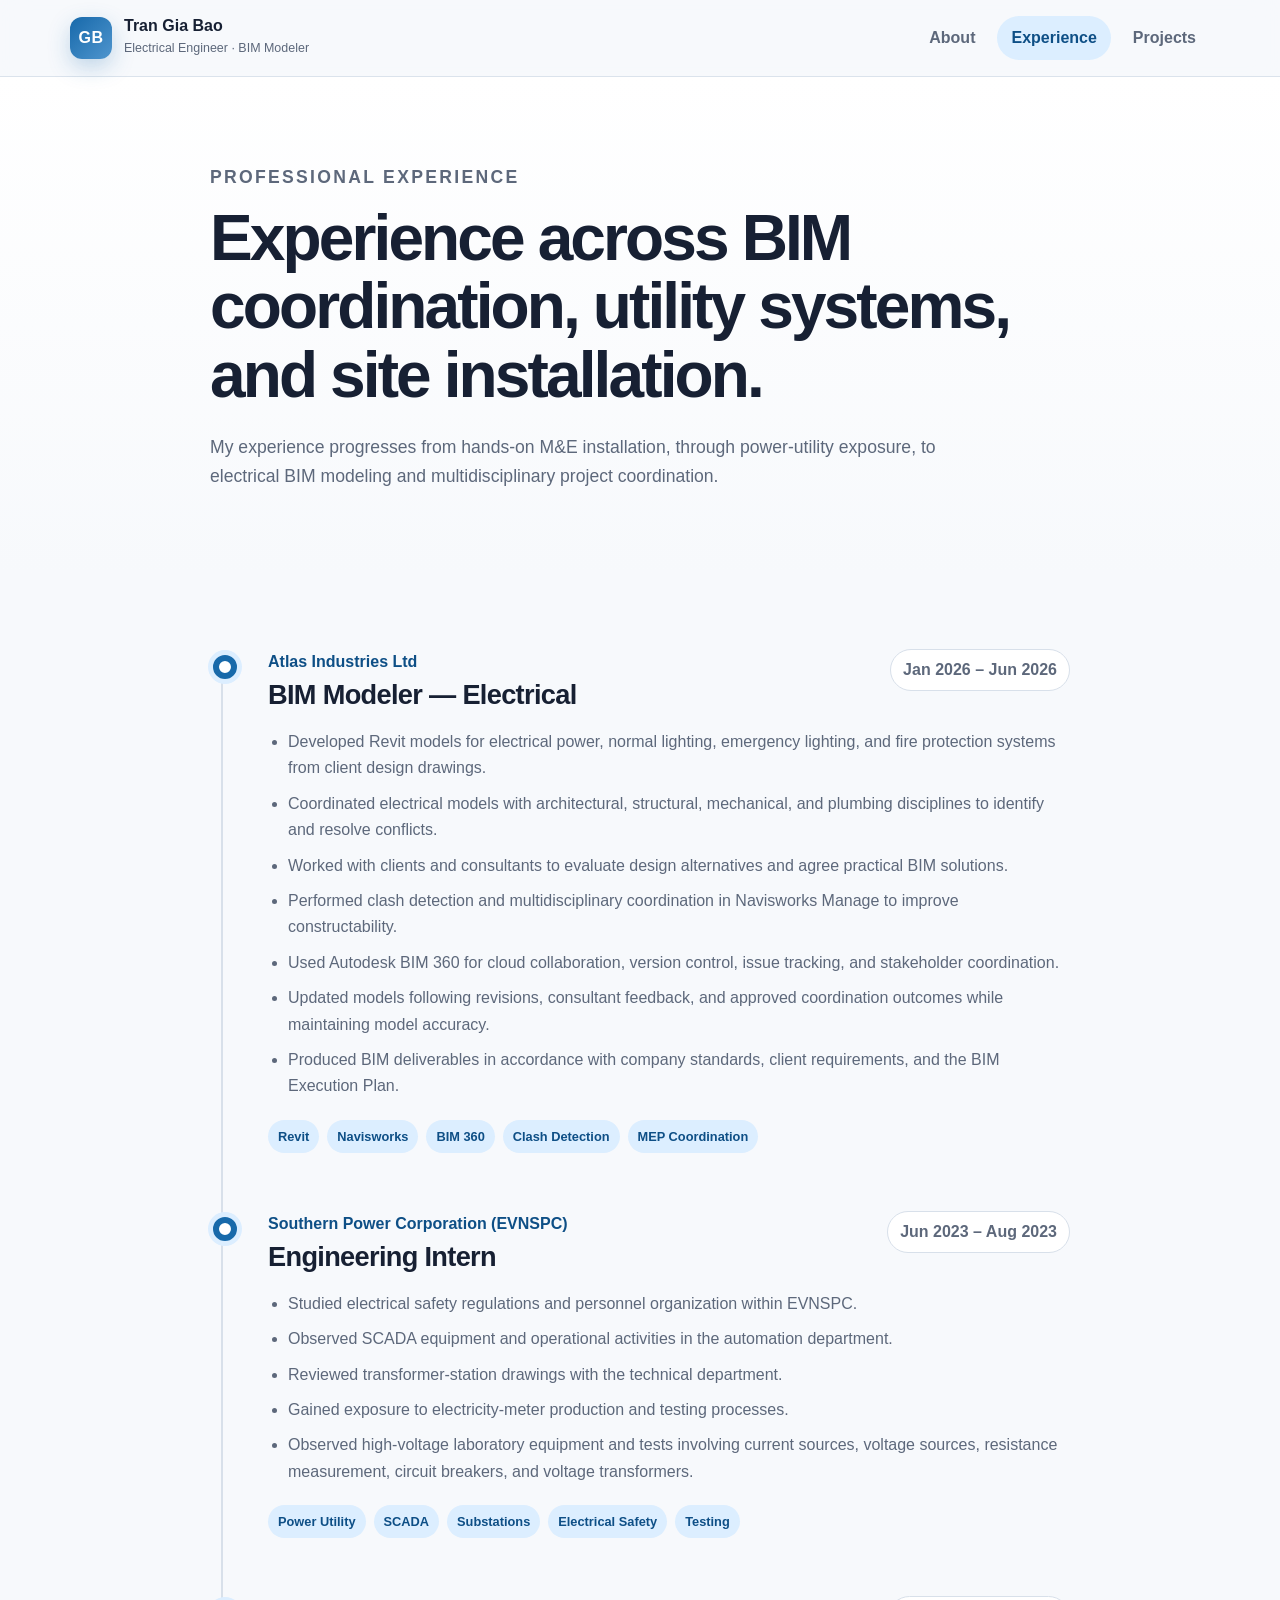
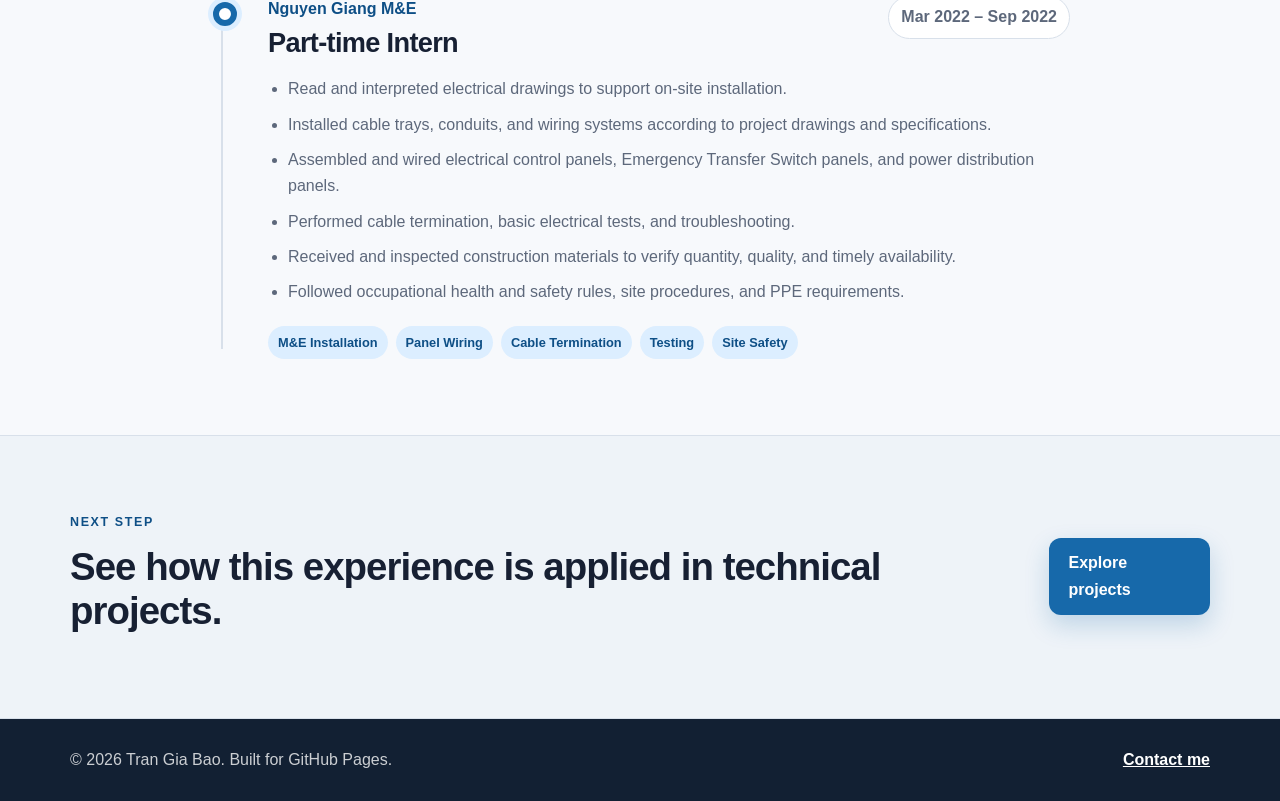
==== experience.html @ 9337b093 "Initial professional portfolio website" ====
<!DOCTYPE html>
<html lang="en">
<head>
  <meta charset="UTF-8">
  <meta name="viewport" content="width=device-width, initial-scale=1.0">
  <meta name="description" content="Professional experience of Tran Gia Bao in electrical BIM modeling, coordination, utility systems, and M&E installation.">
  <meta name="author" content="Tran Gia Bao">
  <title>Tran Gia Bao | Experience</title>
  <link rel="icon" href="assets/favicon.svg" type="image/svg+xml">
  <link rel="stylesheet" href="assets/styles.css">
  <script src="assets/script.js" defer></script>
</head>
<body data-page="experience">
  <a class="skip-link" href="#main-content">Skip to content</a>
  <header class="site-header">
    <div class="container nav-wrap">
      <a class="brand" href="index.html" aria-label="Tran Gia Bao home">
        <span class="brand-mark" aria-hidden="true">GB</span>
        <span><strong>Tran Gia Bao</strong><small>Electrical Engineer · BIM Modeler</small></span>
      </a>
      <button class="menu-toggle" aria-expanded="false" aria-controls="primary-nav" aria-label="Open navigation">☰</button>
      <nav id="primary-nav" class="primary-nav" aria-label="Primary navigation">
        <a data-nav="about" href="index.html">About</a>
        <a data-nav="experience" href="experience.html">Experience</a>
        <a data-nav="projects" href="projects.html">Projects</a>
      </nav>
    </div>
  </header>

  <main id="main-content">
    <section class="page-hero">
      <div class="container narrow">
        <p class="eyebrow">Professional experience</p>
        <h1>Experience across BIM coordination, utility systems, and site installation.</h1>
        <p>
          My experience progresses from hands-on M&E installation, through power-utility exposure, to electrical BIM modeling
          and multidisciplinary project coordination.
        </p>
      </div>
    </section>

    <section class="section">
      <div class="container narrow">
        <div class="timeline">
          <article class="timeline-item">
            <div class="timeline-marker" aria-hidden="true"></div>
            <div class="timeline-header">
              <div>
                <p class="company">Atlas Industries Ltd</p>
                <h2>BIM Modeler — Electrical</h2>
              </div>
              <time>Jan 2026 – Jun 2026</time>
            </div>
            <ul class="achievement-list">
              <li>Developed Revit models for electrical power, normal lighting, emergency lighting, and fire protection systems from client design drawings.</li>
              <li>Coordinated electrical models with architectural, structural, mechanical, and plumbing disciplines to identify and resolve conflicts.</li>
              <li>Worked with clients and consultants to evaluate design alternatives and agree practical BIM solutions.</li>
              <li>Performed clash detection and multidisciplinary coordination in Navisworks Manage to improve constructability.</li>
              <li>Used Autodesk BIM 360 for cloud collaboration, version control, issue tracking, and stakeholder coordination.</li>
              <li>Updated models following revisions, consultant feedback, and approved coordination outcomes while maintaining model accuracy.</li>
              <li>Produced BIM deliverables in accordance with company standards, client requirements, and the BIM Execution Plan.</li>
            </ul>
            <div class="tag-row"><span>Revit</span><span>Navisworks</span><span>BIM 360</span><span>Clash Detection</span><span>MEP Coordination</span></div>
          </article>

          <article class="timeline-item">
            <div class="timeline-marker" aria-hidden="true"></div>
            <div class="timeline-header">
              <div>
                <p class="company">Southern Power Corporation (EVNSPC)</p>
                <h2>Engineering Intern</h2>
              </div>
              <time>Jun 2023 – Aug 2023</time>
            </div>
            <ul class="achievement-list">
              <li>Studied electrical safety regulations and personnel organization within EVNSPC.</li>
              <li>Observed SCADA equipment and operational activities in the automation department.</li>
              <li>Reviewed transformer-station drawings with the technical department.</li>
              <li>Gained exposure to electricity-meter production and testing processes.</li>
              <li>Observed high-voltage laboratory equipment and tests involving current sources, voltage sources, resistance measurement, circuit breakers, and voltage transformers.</li>
            </ul>
            <div class="tag-row"><span>Power Utility</span><span>SCADA</span><span>Substations</span><span>Electrical Safety</span><span>Testing</span></div>
          </article>

          <article class="timeline-item">
            <div class="timeline-marker" aria-hidden="true"></div>
            <div class="timeline-header">
              <div>
                <p class="company">Nguyen Giang M&amp;E</p>
                <h2>Part-time Intern</h2>
              </div>
              <time>Mar 2022 – Sep 2022</time>
            </div>
            <ul class="achievement-list">
              <li>Read and interpreted electrical drawings to support on-site installation.</li>
              <li>Installed cable trays, conduits, and wiring systems according to project drawings and specifications.</li>
              <li>Assembled and wired electrical control panels, Emergency Transfer Switch panels, and power distribution panels.</li>
              <li>Performed cable termination, basic electrical tests, and troubleshooting.</li>
              <li>Received and inspected construction materials to verify quantity, quality, and timely availability.</li>
              <li>Followed occupational health and safety rules, site procedures, and PPE requirements.</li>
            </ul>
            <div class="tag-row"><span>M&amp;E Installation</span><span>Panel Wiring</span><span>Cable Termination</span><span>Testing</span><span>Site Safety</span></div>
          </article>
        </div>
      </div>
    </section>

    <section class="section muted-section">
      <div class="container callout">
        <div>
          <p class="section-label">Next step</p>
          <h2>See how this experience is applied in technical projects.</h2>
        </div>
        <a class="button primary" href="projects.html">Explore projects</a>
      </div>
    </section>
  </main>

  <footer class="site-footer">
    <div class="container footer-wrap">
      <p>© <span id="current-year"></span> Tran Gia Bao. Built for GitHub Pages.</p>
      <a href="mailto:Giabbao.2001@gmail.com">Contact me</a>
    </div>
  </footer>
</body>
</html>
---- assets/styles.css ----
:root {
  --bg: #f7f9fc;
  --surface: #ffffff;
  --surface-alt: #eef3f8;
  --text: #172033;
  --muted: #5d687b;
  --line: #d8e0ea;
  --accent: #1769aa;
  --accent-dark: #0e4f86;
  --accent-soft: #dceeff;
  --success: #1f8a63;
  --shadow: 0 18px 48px rgba(25, 47, 78, 0.1);
  --radius: 20px;
  --max-width: 1140px;
}

* { box-sizing: border-box; }
html { scroll-behavior: smooth; }
body {
  margin: 0;
  font-family: Inter, ui-sans-serif, -apple-system, BlinkMacSystemFont, "Segoe UI", sans-serif;
  color: var(--text);
  background: var(--bg);
  line-height: 1.65;
  -webkit-font-smoothing: antialiased;
}
a { color: inherit; }
img { max-width: 100%; }
button, a { -webkit-tap-highlight-color: transparent; }

.skip-link {
  position: fixed;
  top: -80px;
  left: 16px;
  z-index: 1000;
  padding: 10px 14px;
  background: var(--text);
  color: #fff;
  border-radius: 8px;
  transition: top .2s ease;
}
.skip-link:focus { top: 16px; }

.container { width: min(calc(100% - 40px), var(--max-width)); margin: 0 auto; }
.narrow { width: min(calc(100% - 40px), 860px); }

.site-header {
  position: sticky;
  top: 0;
  z-index: 100;
  background: rgba(247, 249, 252, 0.9);
  backdrop-filter: blur(14px);
  border-bottom: 1px solid rgba(216, 224, 234, 0.9);
}
.nav-wrap { min-height: 76px; display: flex; align-items: center; justify-content: space-between; gap: 24px; }
.brand { display: inline-flex; align-items: center; gap: 12px; text-decoration: none; }
.brand-mark {
  width: 42px;
  height: 42px;
  display: grid;
  place-items: center;
  border-radius: 12px;
  background: linear-gradient(135deg, var(--accent), #4f95ce);
  color: #fff;
  font-weight: 800;
  letter-spacing: .03em;
  box-shadow: 0 8px 22px rgba(23, 105, 170, .25);
}
.brand strong, .brand small { display: block; }
.brand strong { font-size: 1rem; line-height: 1.15; }
.brand small { color: var(--muted); font-size: .78rem; margin-top: 3px; }
.primary-nav { display: flex; align-items: center; gap: 8px; }
.primary-nav a {
  text-decoration: none;
  color: var(--muted);
  font-weight: 700;
  padding: 9px 14px;
  border-radius: 999px;
}
.primary-nav a:hover, .primary-nav a[aria-current="page"] { color: var(--accent-dark); background: var(--accent-soft); }
.menu-toggle { display: none; border: 0; background: transparent; font-size: 1.45rem; cursor: pointer; color: var(--text); }

.hero {
  padding: 92px 0 72px;
  background:
    radial-gradient(circle at 83% 14%, rgba(23, 105, 170, .15), transparent 28%),
    linear-gradient(180deg, #fff, var(--bg));
}
.hero-grid { display: grid; grid-template-columns: minmax(0, 1.6fr) minmax(300px, .8fr); gap: 56px; align-items: center; }
.eyebrow, .section-label {
  margin: 0 0 12px;
  color: var(--accent-dark);
  font-size: .78rem;
  font-weight: 850;
  text-transform: uppercase;
  letter-spacing: .13em;
}
h1, h2, h3, p { margin-top: 0; }
h1 { font-size: clamp(2.35rem, 5vw, 4.7rem); line-height: 1.07; letter-spacing: -.045em; margin-bottom: 24px; }
h2 { font-size: clamp(1.7rem, 3vw, 2.65rem); line-height: 1.16; letter-spacing: -.025em; margin-bottom: 18px; }
h3 { line-height: 1.25; }
.hero-copy, .page-hero p { max-width: 760px; color: var(--muted); font-size: 1.1rem; }
.hero-actions, .button-group { display: flex; flex-wrap: wrap; gap: 12px; margin: 30px 0 32px; }
.button {
  display: inline-flex;
  align-items: center;
  justify-content: center;
  min-height: 46px;
  padding: 11px 18px;
  border-radius: 12px;
  text-decoration: none;
  font-weight: 800;
  border: 1px solid transparent;
  transition: transform .2s ease, box-shadow .2s ease, background .2s ease;
}
.button:hover { transform: translateY(-2px); }
.button.primary { background: var(--accent); color: #fff; box-shadow: 0 10px 24px rgba(23, 105, 170, .22); }
.button.primary:hover { background: var(--accent-dark); }
.button.secondary { border-color: var(--line); background: var(--surface); color: var(--text); }
.button.secondary:hover { box-shadow: 0 8px 24px rgba(25, 47, 78, .08); }
.contact-list { display: grid; gap: 8px; list-style: none; padding: 0; margin: 0; }
.contact-list li { display: grid; grid-template-columns: 82px minmax(0, 1fr); gap: 12px; align-items: baseline; }
.contact-list span { color: var(--muted); font-size: .82rem; font-weight: 800; text-transform: uppercase; letter-spacing: .08em; }
.contact-list a { color: var(--accent-dark); font-weight: 700; text-decoration-thickness: 1px; text-underline-offset: 3px; overflow-wrap: anywhere; }
.contact-list strong { font-weight: 650; }
.hero-card {
  background: rgba(255, 255, 255, .92);
  padding: 34px;
  border: 1px solid rgba(216, 224, 234, .95);
  border-radius: 28px;
  box-shadow: var(--shadow);
}
.avatar {
  width: 92px;
  height: 92px;
  display: grid;
  place-items: center;
  margin-bottom: 24px;
  border-radius: 24px;
  background: linear-gradient(135deg, #173b5c, var(--accent));
  color: #fff;
  font-size: 1.6rem;
  font-weight: 900;
  letter-spacing: .06em;
}
.hero-card p { color: var(--muted); }
.status { display: flex; gap: 9px; align-items: flex-start; padding-top: 18px; margin-top: 22px; border-top: 1px solid var(--line); color: var(--muted); font-size: .9rem; }
.status span { flex: 0 0 auto; width: 10px; height: 10px; margin-top: 6px; border-radius: 50%; background: var(--success); box-shadow: 0 0 0 5px rgba(31, 138, 99, .12); }

.page-hero { padding: 86px 0 64px; background: linear-gradient(180deg, #fff, var(--bg)); }
.page-hero h1 { font-size: clamp(2.3rem, 5vw, 4.2rem); }
.section { padding: 76px 0; }
.muted-section { background: var(--surface-alt); border-top: 1px solid var(--line); border-bottom: 1px solid var(--line); }
.two-column { display: grid; grid-template-columns: .85fr 1.4fr; gap: 70px; align-items: start; }
.prose { color: var(--muted); font-size: 1.06rem; }
.prose p:last-child { margin-bottom: 0; }
.skills-grid { display: grid; grid-template-columns: repeat(2, minmax(0, 1fr)); gap: 18px; margin-top: 30px; }
.skill-card { background: var(--surface); border: 1px solid var(--line); border-radius: var(--radius); padding: 26px; }
.skill-card h3 { margin-bottom: 9px; }
.skill-card p { margin: 0; color: var(--muted); }
.education-card { display: grid; grid-template-columns: 1.4fr .7fr; gap: 40px; background: var(--surface); border: 1px solid var(--line); border-radius: var(--radius); padding: 34px; box-shadow: 0 14px 40px rgba(25, 47, 78, .06); }
.education-card .lead { color: var(--accent-dark); font-weight: 800; font-size: 1.12rem; margin-bottom: 8px; }
.education-card p:last-child { color: var(--muted); margin: 0; }
.education-meta { display: flex; flex-direction: column; gap: 4px; padding-left: 28px; border-left: 1px solid var(--line); }
.education-meta span { color: var(--muted); }
.credential-list { display: grid; grid-template-columns: repeat(2, minmax(0, 1fr)); gap: 14px; margin-top: 28px; }
.credential-list div { padding: 18px 20px; background: var(--surface); border: 1px solid var(--line); border-radius: 14px; }
.credential-list strong, .credential-list span { display: block; }
.credential-list span { color: var(--muted); margin-top: 4px; }

.timeline { position: relative; }
.timeline::before { content: ""; position: absolute; top: 10px; bottom: 10px; left: 11px; width: 2px; background: var(--line); }
.timeline-item { position: relative; margin-left: 58px; padding: 0 0 58px; }
.timeline-item:last-child { padding-bottom: 0; }
.timeline-marker { position: absolute; left: -55px; top: 6px; width: 24px; height: 24px; border-radius: 50%; background: var(--surface); border: 6px solid var(--accent); box-shadow: 0 0 0 5px var(--accent-soft); }
.timeline-header { display: flex; justify-content: space-between; align-items: flex-start; gap: 24px; margin-bottom: 18px; }
.timeline-header h2 { font-size: 1.7rem; margin: 0; }
.timeline-header time { flex: 0 0 auto; color: var(--muted); font-weight: 750; background: var(--surface); border: 1px solid var(--line); border-radius: 999px; padding: 7px 12px; }
.company { color: var(--accent-dark); font-weight: 850; margin-bottom: 4px; }
.achievement-list { margin: 0; padding-left: 20px; color: var(--muted); }
.achievement-list li { margin-bottom: 9px; }
.tag-row { display: flex; flex-wrap: wrap; gap: 8px; margin-top: 20px; }
.tag-row span { padding: 6px 10px; border-radius: 999px; background: var(--accent-soft); color: var(--accent-dark); font-size: .8rem; font-weight: 800; }
.callout { display: flex; align-items: center; justify-content: space-between; gap: 30px; }
.callout h2 { margin-bottom: 8px; }
.callout p:last-child { color: var(--muted); margin-bottom: 0; }
.callout .button-group { margin: 0; }

.project-grid { display: grid; grid-template-columns: repeat(2, minmax(0, 1fr)); gap: 22px; }
.project-card { background: var(--surface); border: 1px solid var(--line); border-radius: var(--radius); padding: 30px; box-shadow: 0 12px 32px rgba(25, 47, 78, .055); }
.project-card.featured { grid-column: 1 / -1; border-color: #b8d9f5; background: linear-gradient(135deg, #fff, #f3f9ff); }
.project-topline { display: flex; justify-content: space-between; gap: 16px; margin-bottom: 16px; color: var(--accent-dark); font-size: .82rem; font-weight: 850; text-transform: uppercase; letter-spacing: .07em; }
.project-topline time { color: var(--muted); white-space: nowrap; }
.project-card h2 { font-size: 1.65rem; }
.project-summary { color: var(--muted); font-size: 1.02rem; }
.project-details { display: grid; gap: 14px; margin-top: 22px; }
.project-card.featured .project-details { grid-template-columns: repeat(3, minmax(0, 1fr)); }
.project-details div { padding-top: 14px; border-top: 1px solid var(--line); }
.project-details h3 { margin: 0 0 4px; font-size: .92rem; color: var(--text); }
.project-details p { margin: 0; color: var(--muted); }
.text-link { display: inline-block; margin-top: 20px; color: var(--accent-dark); font-weight: 850; text-underline-offset: 4px; }

.site-footer { padding: 28px 0; background: #122033; color: rgba(255, 255, 255, .78); }
.footer-wrap { display: flex; justify-content: space-between; align-items: center; gap: 24px; }
.footer-wrap p { margin: 0; }
.footer-wrap a { color: #fff; font-weight: 750; }

@media (max-width: 860px) {
  .hero-grid, .two-column, .education-card { grid-template-columns: 1fr; }
  .hero-grid { gap: 34px; }
  .two-column { gap: 20px; }
  .education-meta { border-left: 0; border-top: 1px solid var(--line); padding: 22px 0 0; }
  .project-grid { grid-template-columns: 1fr; }
  .project-card.featured { grid-column: auto; }
  .project-card.featured .project-details { grid-template-columns: 1fr; }
  .callout { align-items: flex-start; flex-direction: column; }
}

@media (max-width: 680px) {
  .container, .narrow { width: min(calc(100% - 28px), var(--max-width)); }
  .site-header { background: rgba(247, 249, 252, .97); }
  .menu-toggle { display: block; }
  .primary-nav {
    display: none;
    position: absolute;
    left: 14px;
    right: 14px;
    top: 68px;
    padding: 12px;
    flex-direction: column;
    align-items: stretch;
    background: var(--surface);
    border: 1px solid var(--line);
    border-radius: 16px;
    box-shadow: var(--shadow);
  }
  .primary-nav.open { display: flex; }
  .primary-nav a { text-align: center; }
  .brand small { display: none; }
  .hero, .page-hero { padding-top: 58px; }
  .hero { padding-bottom: 52px; }
  .section { padding: 56px 0; }
  h1 { font-size: 2.55rem; }
  .hero-card { padding: 26px; }
  .skills-grid, .credential-list { grid-template-columns: 1fr; }
  .timeline-item { margin-left: 42px; }
  .timeline-marker { left: -39px; }
  .timeline::before { left: 11px; }
  .timeline-header { flex-direction: column; gap: 10px; }
  .timeline-header time { align-self: flex-start; }
  .project-topline { flex-direction: column; gap: 2px; }
  .contact-list li { grid-template-columns: 1fr; gap: 1px; }
  .footer-wrap { align-items: flex-start; flex-direction: column; }
}

@media (prefers-reduced-motion: reduce) {
  html { scroll-behavior: auto; }
  *, *::before, *::after { transition-duration: .01ms !important; animation-duration: .01ms !important; }
}
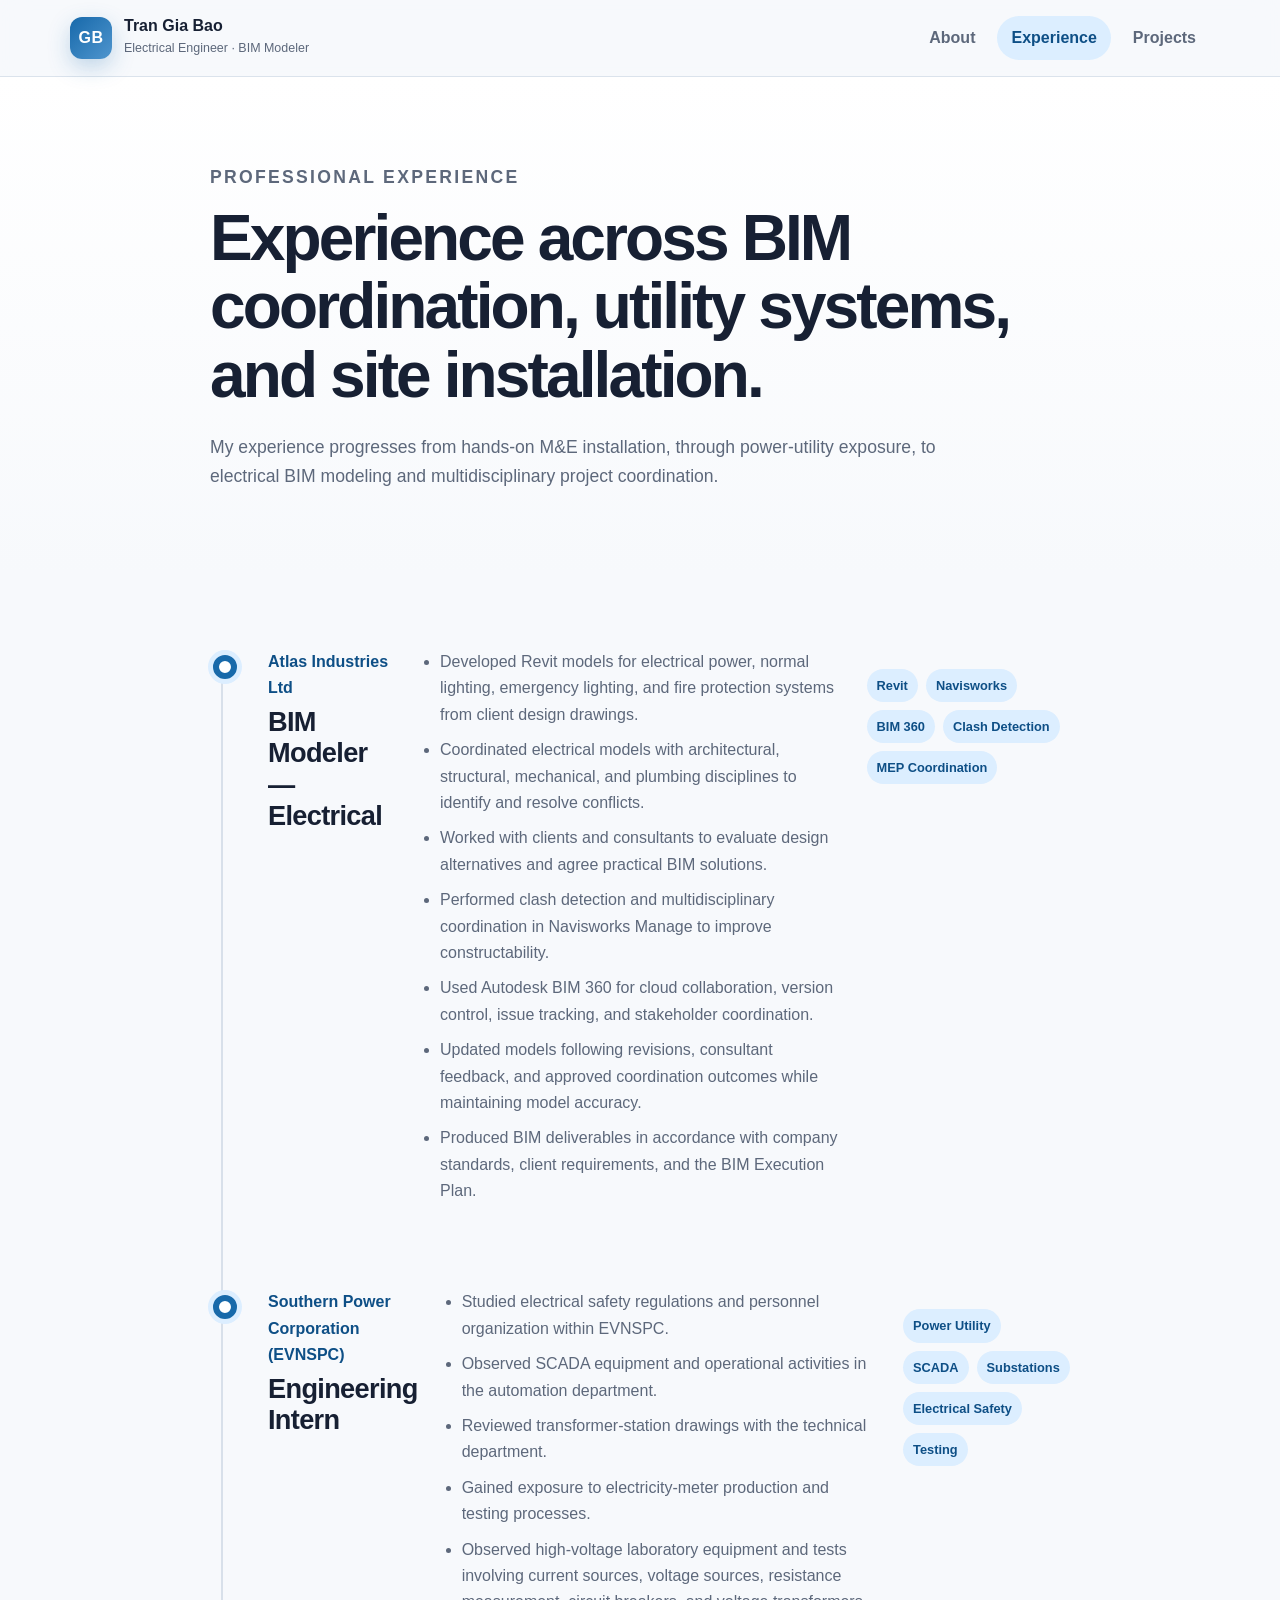
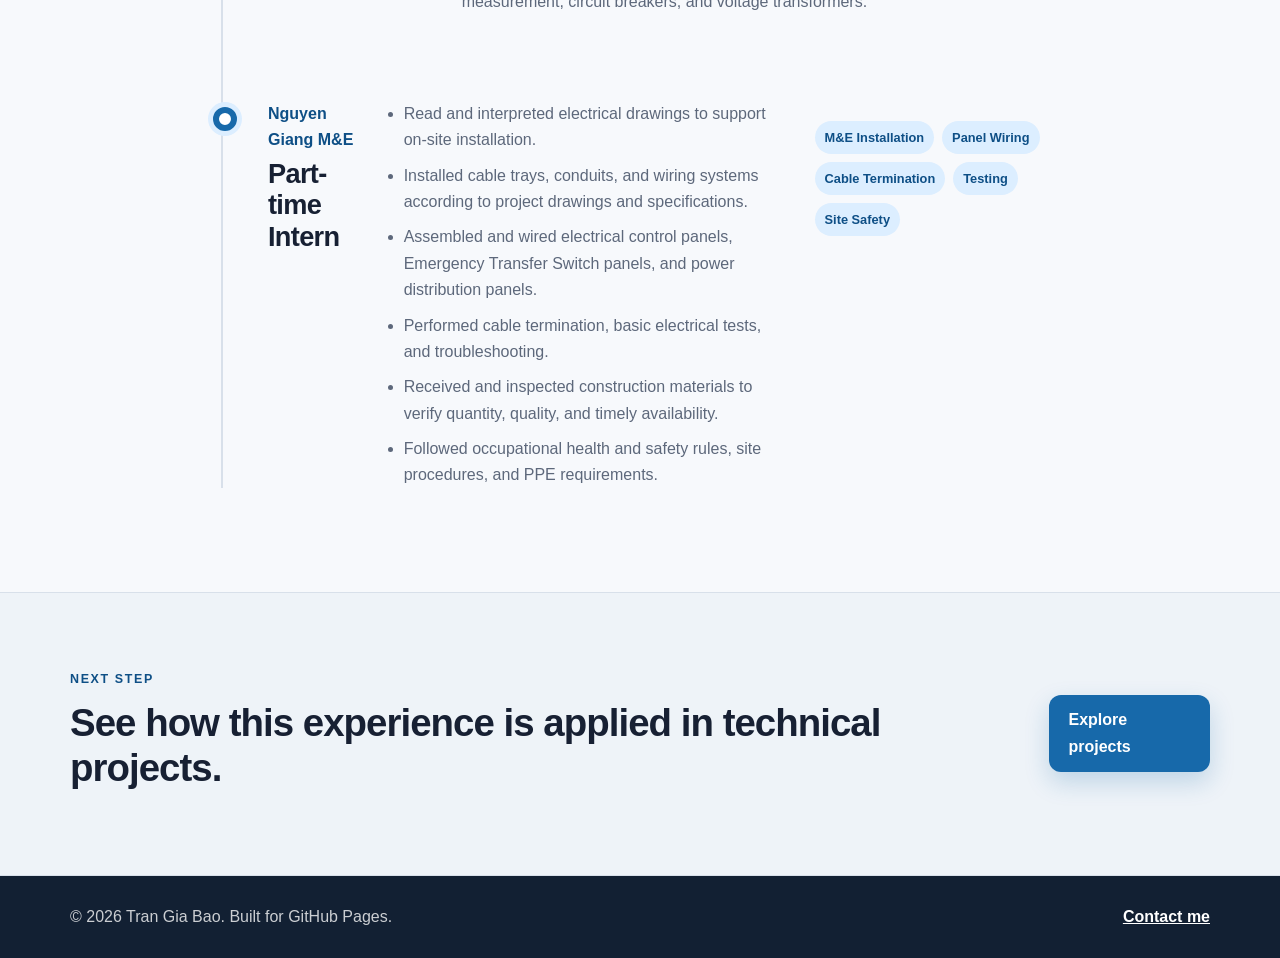
==== commit f5ebdd87: "Update experience.html" ====
--- a/experience.html
+++ b/experience.html
@@ -48,8 +48,6 @@
               <div>
                 <p class="company">Atlas Industries Ltd</p>
                 <h2>BIM Modeler — Electrical</h2>
-              </div>
-              <time>Jan 2026 – Jun 2026</time>
             </div>
             <ul class="achievement-list">
               <li>Developed Revit models for electrical power, normal lighting, emergency lighting, and fire protection systems from client design drawings.</li>
@@ -69,8 +67,6 @@
               <div>
                 <p class="company">Southern Power Corporation (EVNSPC)</p>
                 <h2>Engineering Intern</h2>
-              </div>
-              <time>Jun 2023 – Aug 2023</time>
             </div>
             <ul class="achievement-list">
               <li>Studied electrical safety regulations and personnel organization within EVNSPC.</li>
@@ -88,9 +84,7 @@
               <div>
                 <p class="company">Nguyen Giang M&amp;E</p>
                 <h2>Part-time Intern</h2>
-              </div>
-              <time>Mar 2022 – Sep 2022</time>
-            </div>
+             </div>
             <ul class="achievement-list">
               <li>Read and interpreted electrical drawings to support on-site installation.</li>
               <li>Installed cable trays, conduits, and wiring systems according to project drawings and specifications.</li>
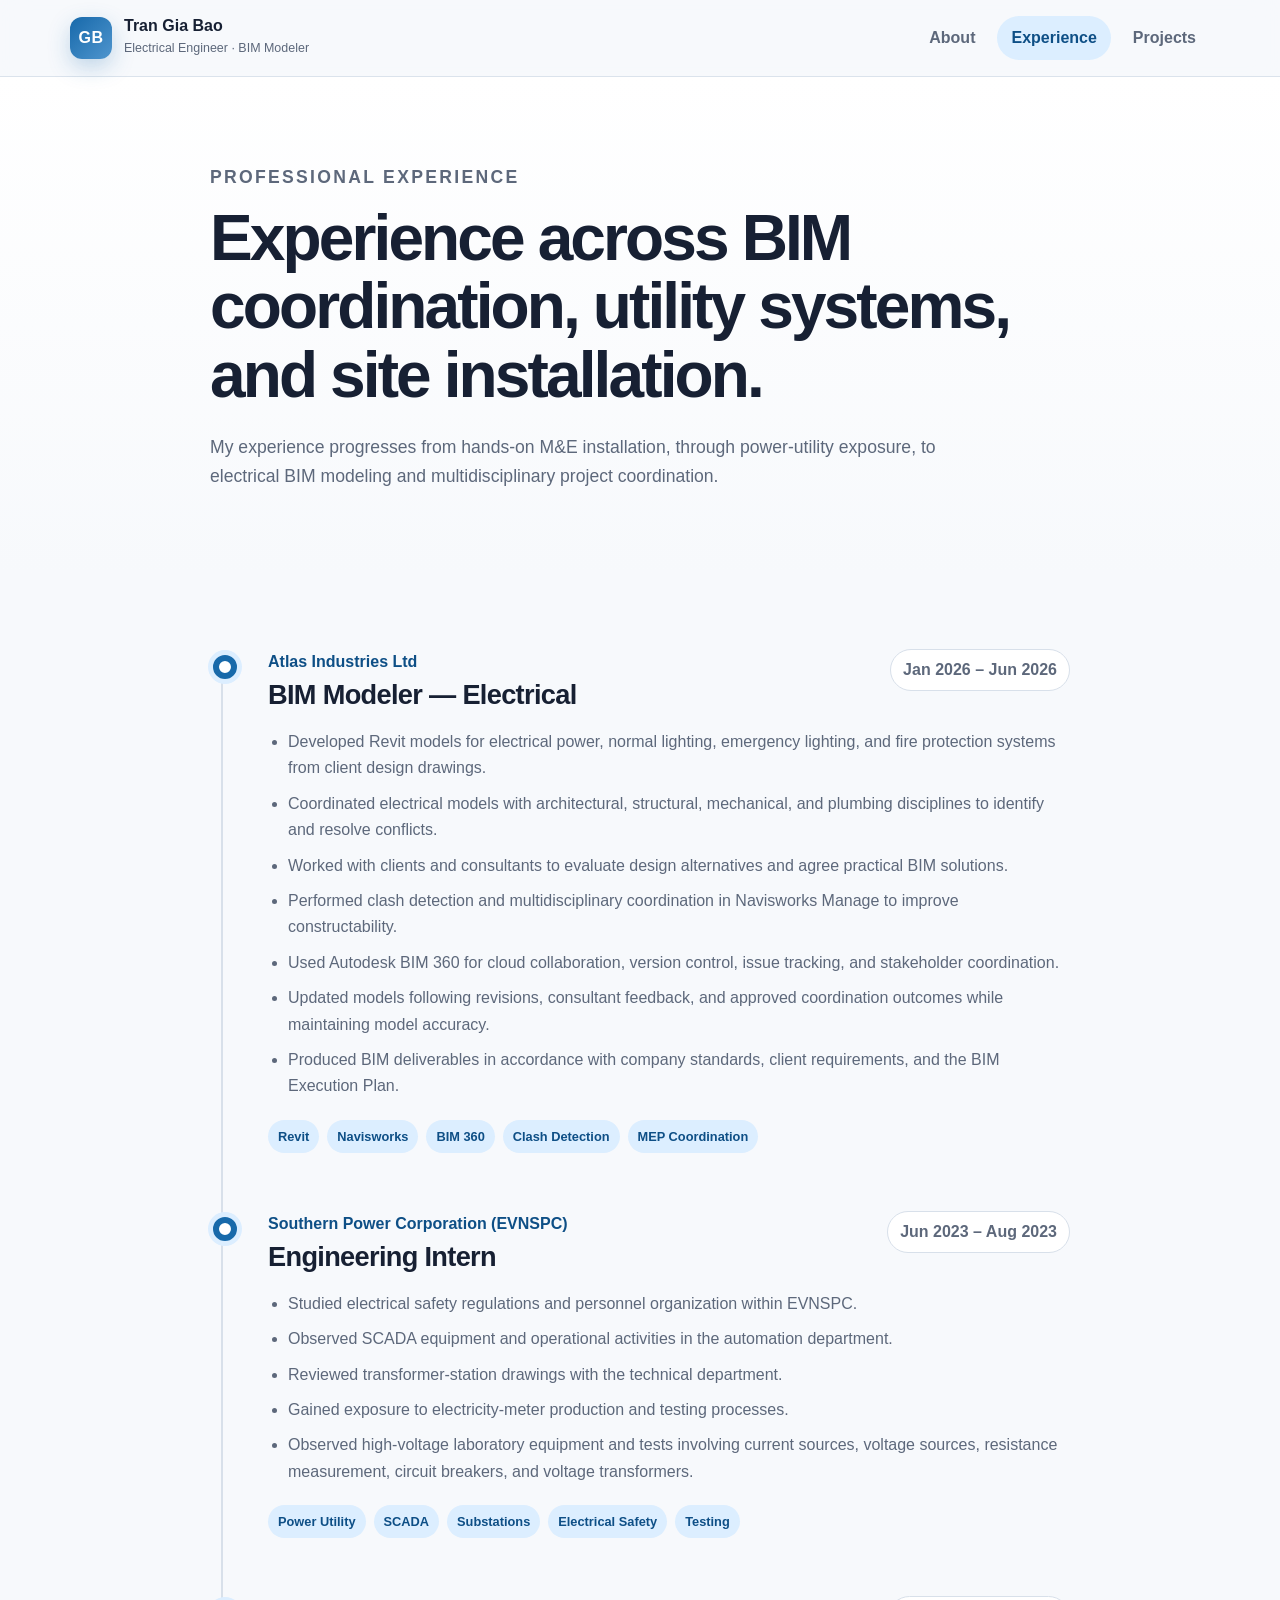
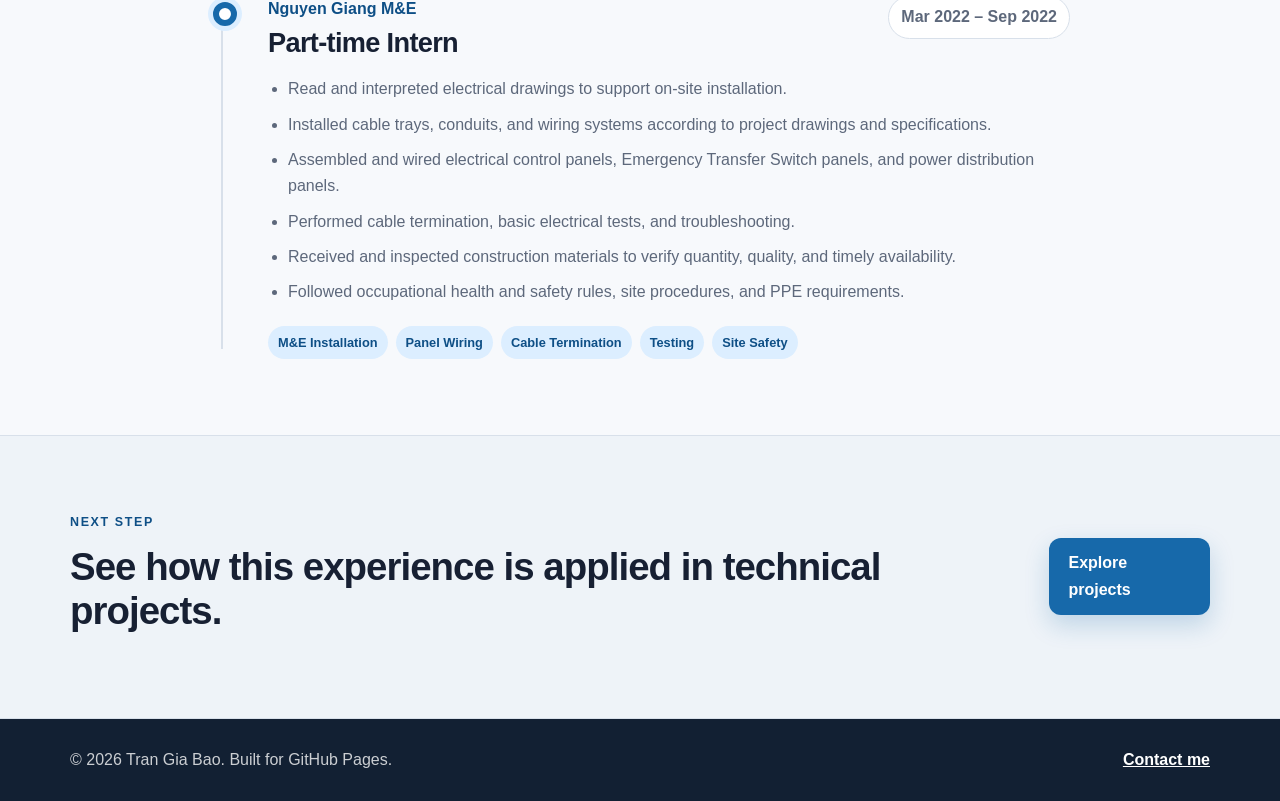
==== commit 557c194a: "Update experience.html" ====
--- a/experience.html
+++ b/experience.html
@@ -48,6 +48,8 @@
               <div>
                 <p class="company">Atlas Industries Ltd</p>
                 <h2>BIM Modeler — Electrical</h2>
+              </div>
+              <time>Jan 2026 – Jun 2026</time>
             </div>
             <ul class="achievement-list">
               <li>Developed Revit models for electrical power, normal lighting, emergency lighting, and fire protection systems from client design drawings.</li>
@@ -67,6 +69,8 @@
               <div>
                 <p class="company">Southern Power Corporation (EVNSPC)</p>
                 <h2>Engineering Intern</h2>
+              </div>
+              <time>Jun 2023 – Aug 2023</time>
             </div>
             <ul class="achievement-list">
               <li>Studied electrical safety regulations and personnel organization within EVNSPC.</li>
@@ -84,7 +88,9 @@
               <div>
                 <p class="company">Nguyen Giang M&amp;E</p>
                 <h2>Part-time Intern</h2>
-             </div>
+              </div>
+              <time>Mar 2022 – Sep 2022</time>
+            </div>
             <ul class="achievement-list">
               <li>Read and interpreted electrical drawings to support on-site installation.</li>
               <li>Installed cable trays, conduits, and wiring systems according to project drawings and specifications.</li>
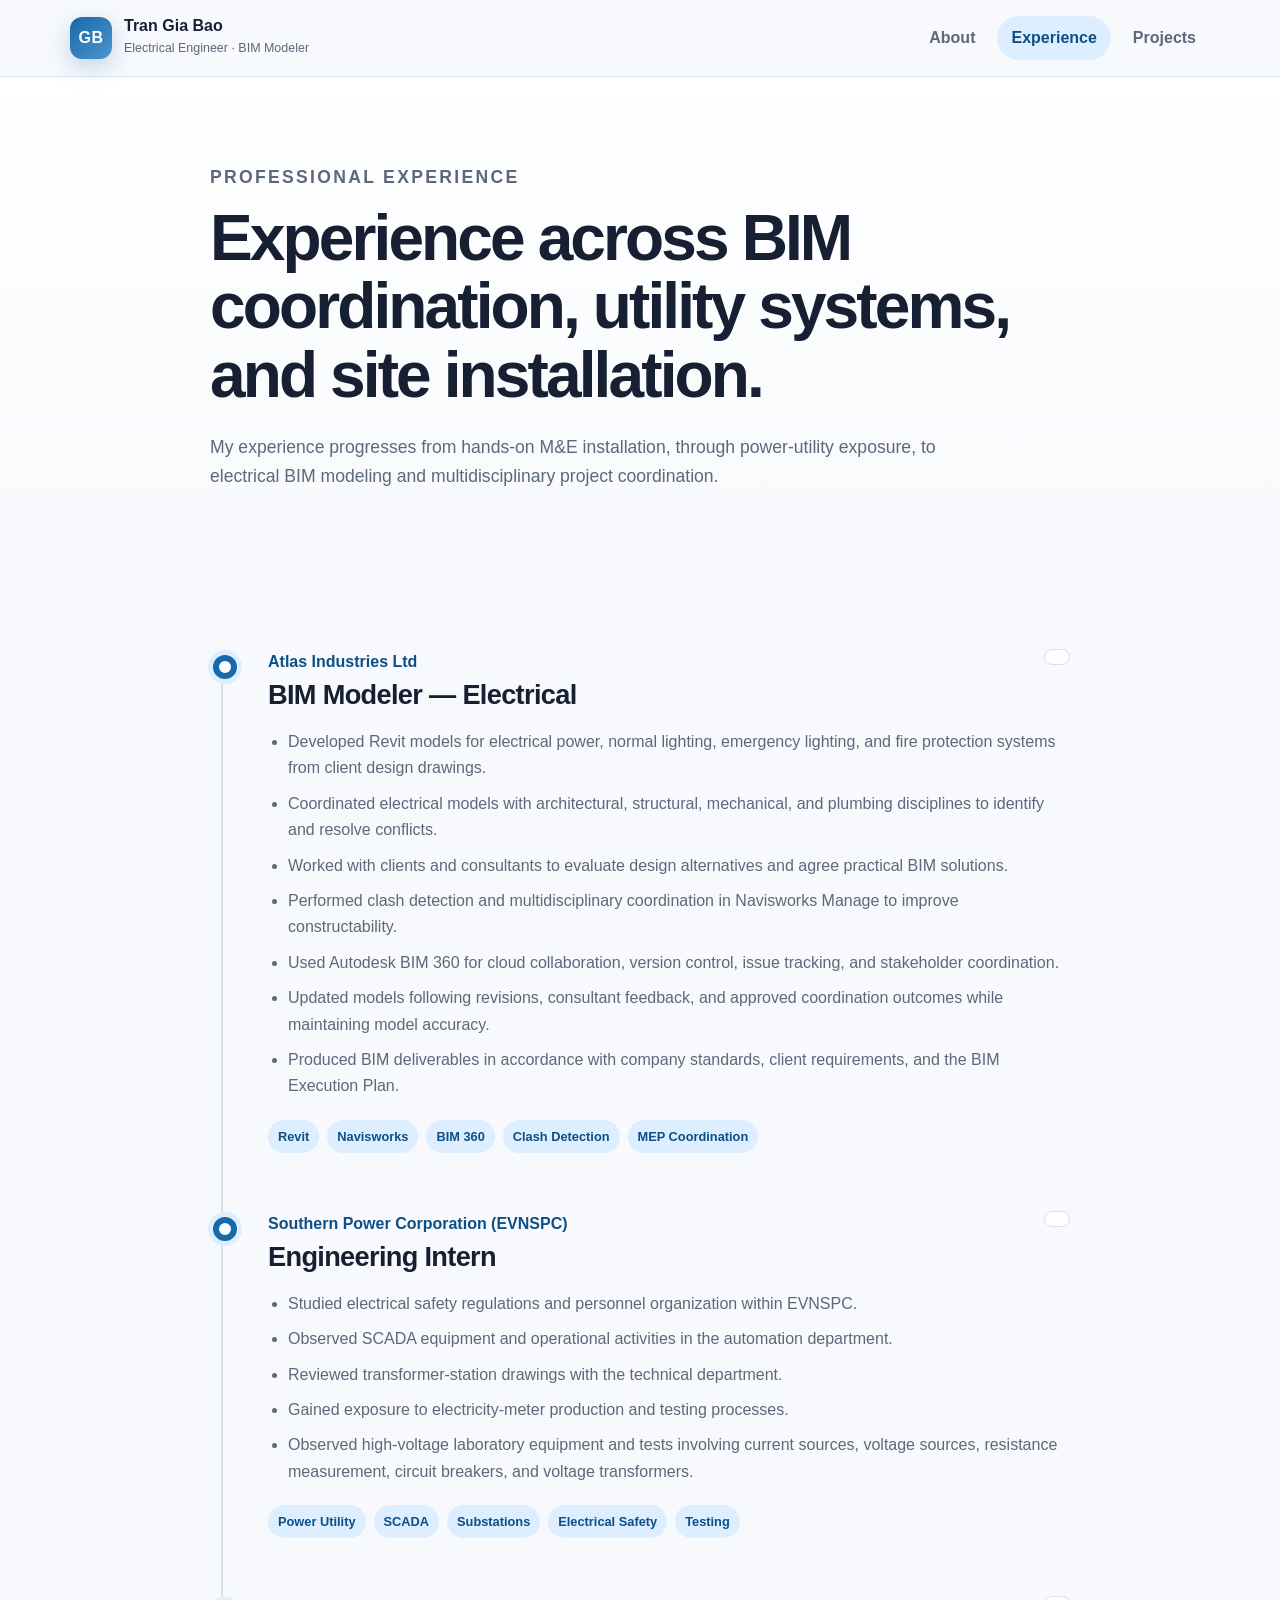
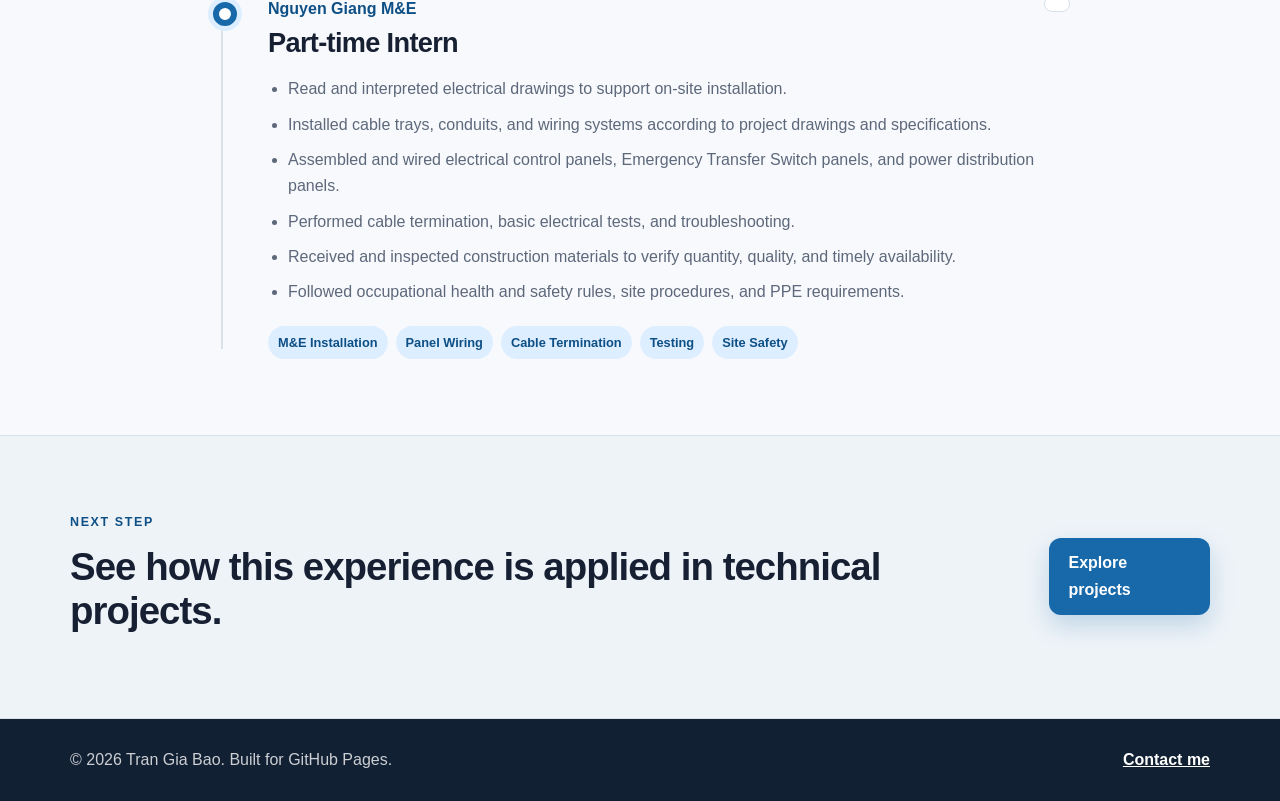
==== commit b893a4a4: "Update experience.html" ====
--- a/experience.html
+++ b/experience.html
@@ -49,7 +49,7 @@
                 <p class="company">Atlas Industries Ltd</p>
                 <h2>BIM Modeler — Electrical</h2>
               </div>
-              <time>Jan 2026 – Jun 2026</time>
+              <time>  </time>
             </div>
             <ul class="achievement-list">
               <li>Developed Revit models for electrical power, normal lighting, emergency lighting, and fire protection systems from client design drawings.</li>
@@ -70,7 +70,7 @@
                 <p class="company">Southern Power Corporation (EVNSPC)</p>
                 <h2>Engineering Intern</h2>
               </div>
-              <time>Jun 2023 – Aug 2023</time>
+              <time>  </time>
             </div>
             <ul class="achievement-list">
               <li>Studied electrical safety regulations and personnel organization within EVNSPC.</li>
@@ -89,7 +89,7 @@
                 <p class="company">Nguyen Giang M&amp;E</p>
                 <h2>Part-time Intern</h2>
               </div>
-              <time>Mar 2022 – Sep 2022</time>
+              <time>  </time>
             </div>
             <ul class="achievement-list">
               <li>Read and interpreted electrical drawings to support on-site installation.</li>
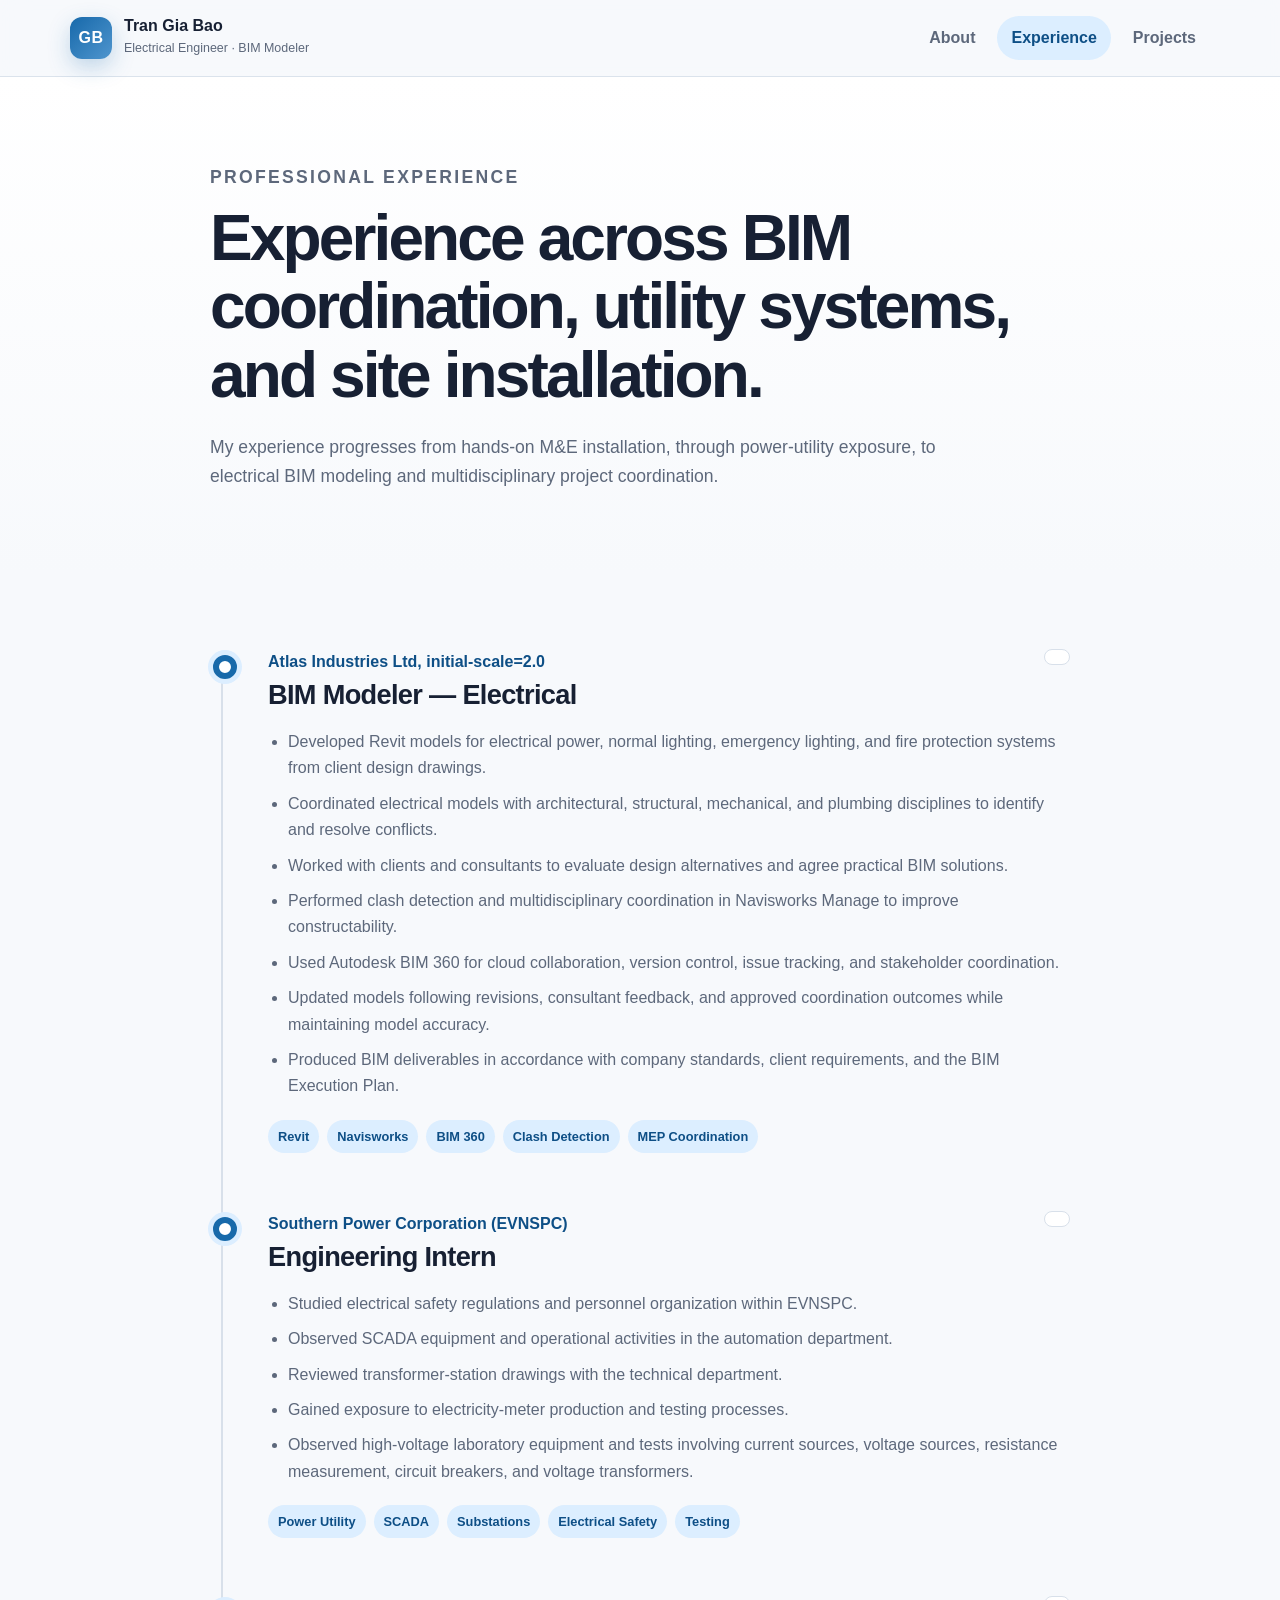
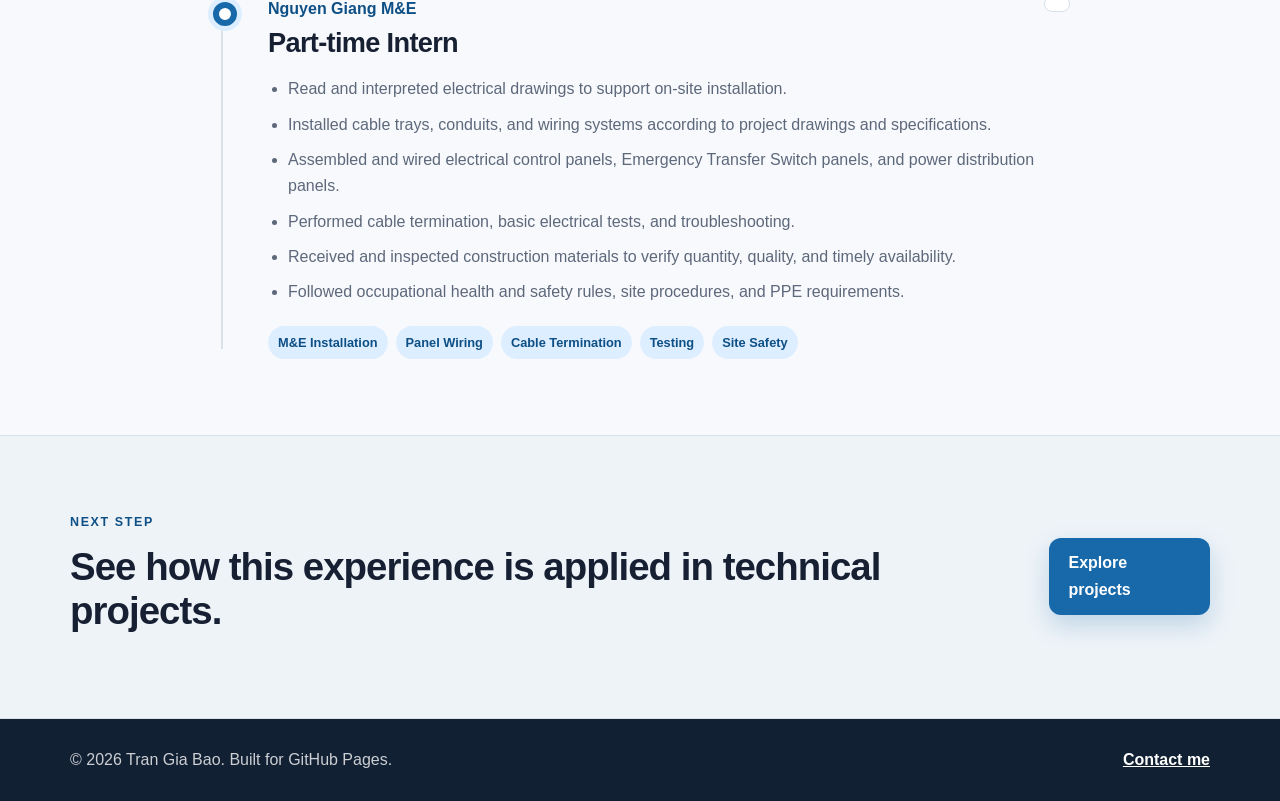
==== commit f7a1fb38: "Update experience.html" ====
--- a/experience.html
+++ b/experience.html
@@ -46,7 +46,7 @@
             <div class="timeline-marker" aria-hidden="true"></div>
             <div class="timeline-header">
               <div>
-                <p class="company">Atlas Industries Ltd</p>
+                <p class="company">Atlas Industries Ltd, initial-scale=2.0</p>
                 <h2>BIM Modeler — Electrical</h2>
               </div>
               <time>  </time>
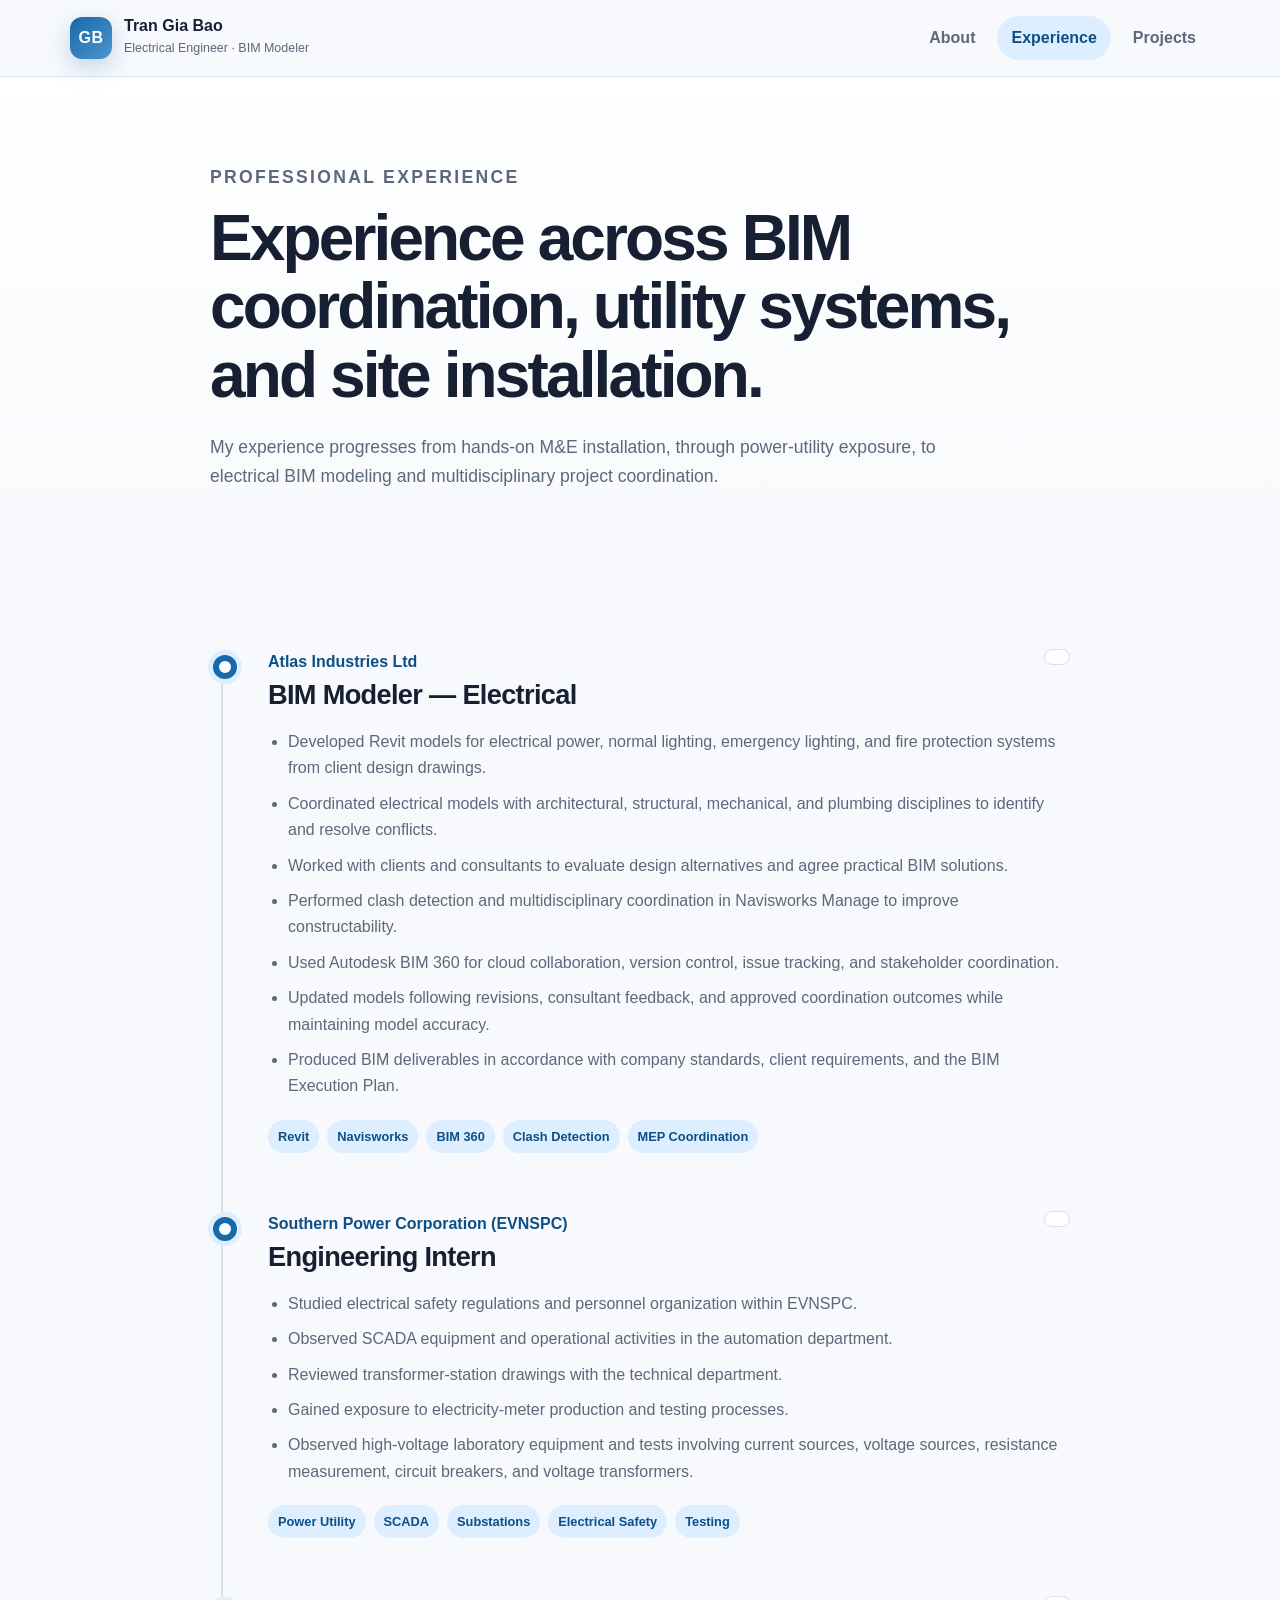
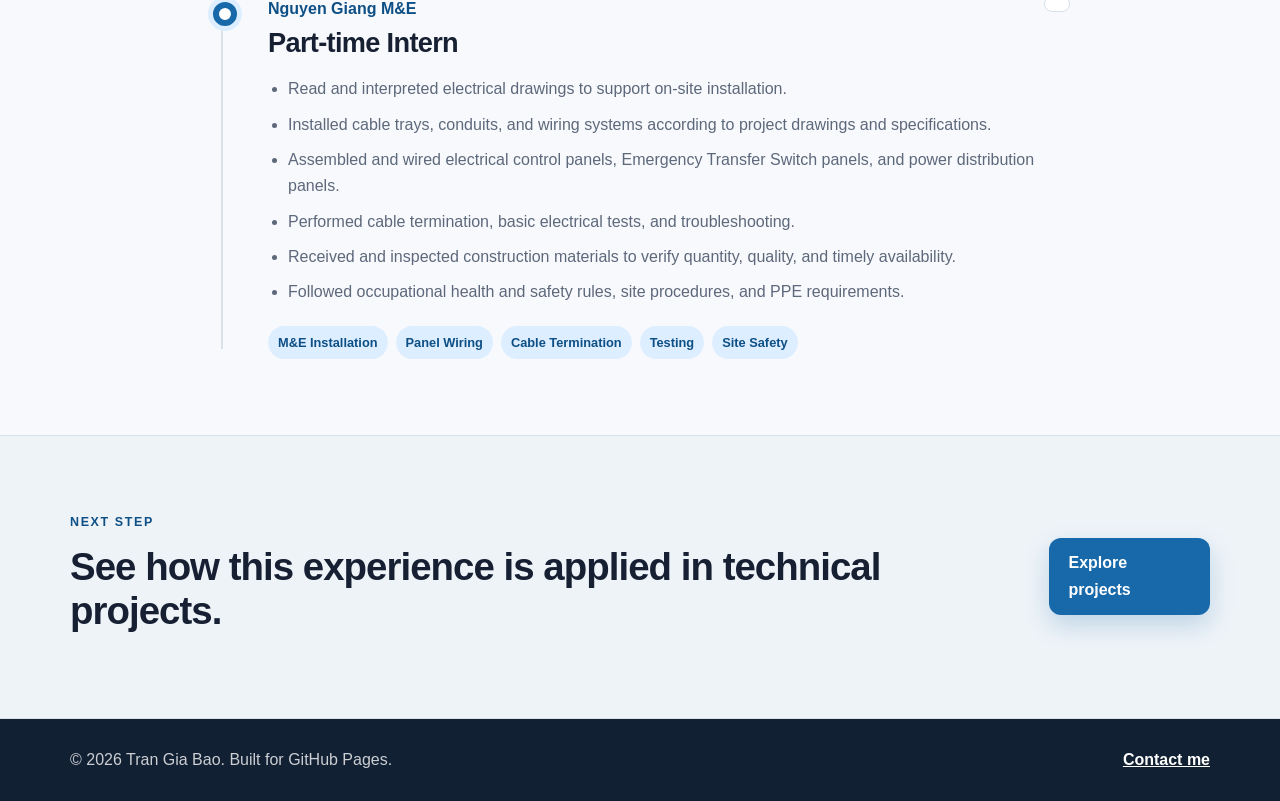
==== commit 3b033f3e: "Update experience.html" ====
--- a/experience.html
+++ b/experience.html
@@ -46,7 +46,7 @@
             <div class="timeline-marker" aria-hidden="true"></div>
             <div class="timeline-header">
               <div>
-                <p class="company">Atlas Industries Ltd, initial-scale=2.0</p>
+                <p class="company">Atlas Industries Ltd</p>
                 <h2>BIM Modeler — Electrical</h2>
               </div>
               <time>  </time>
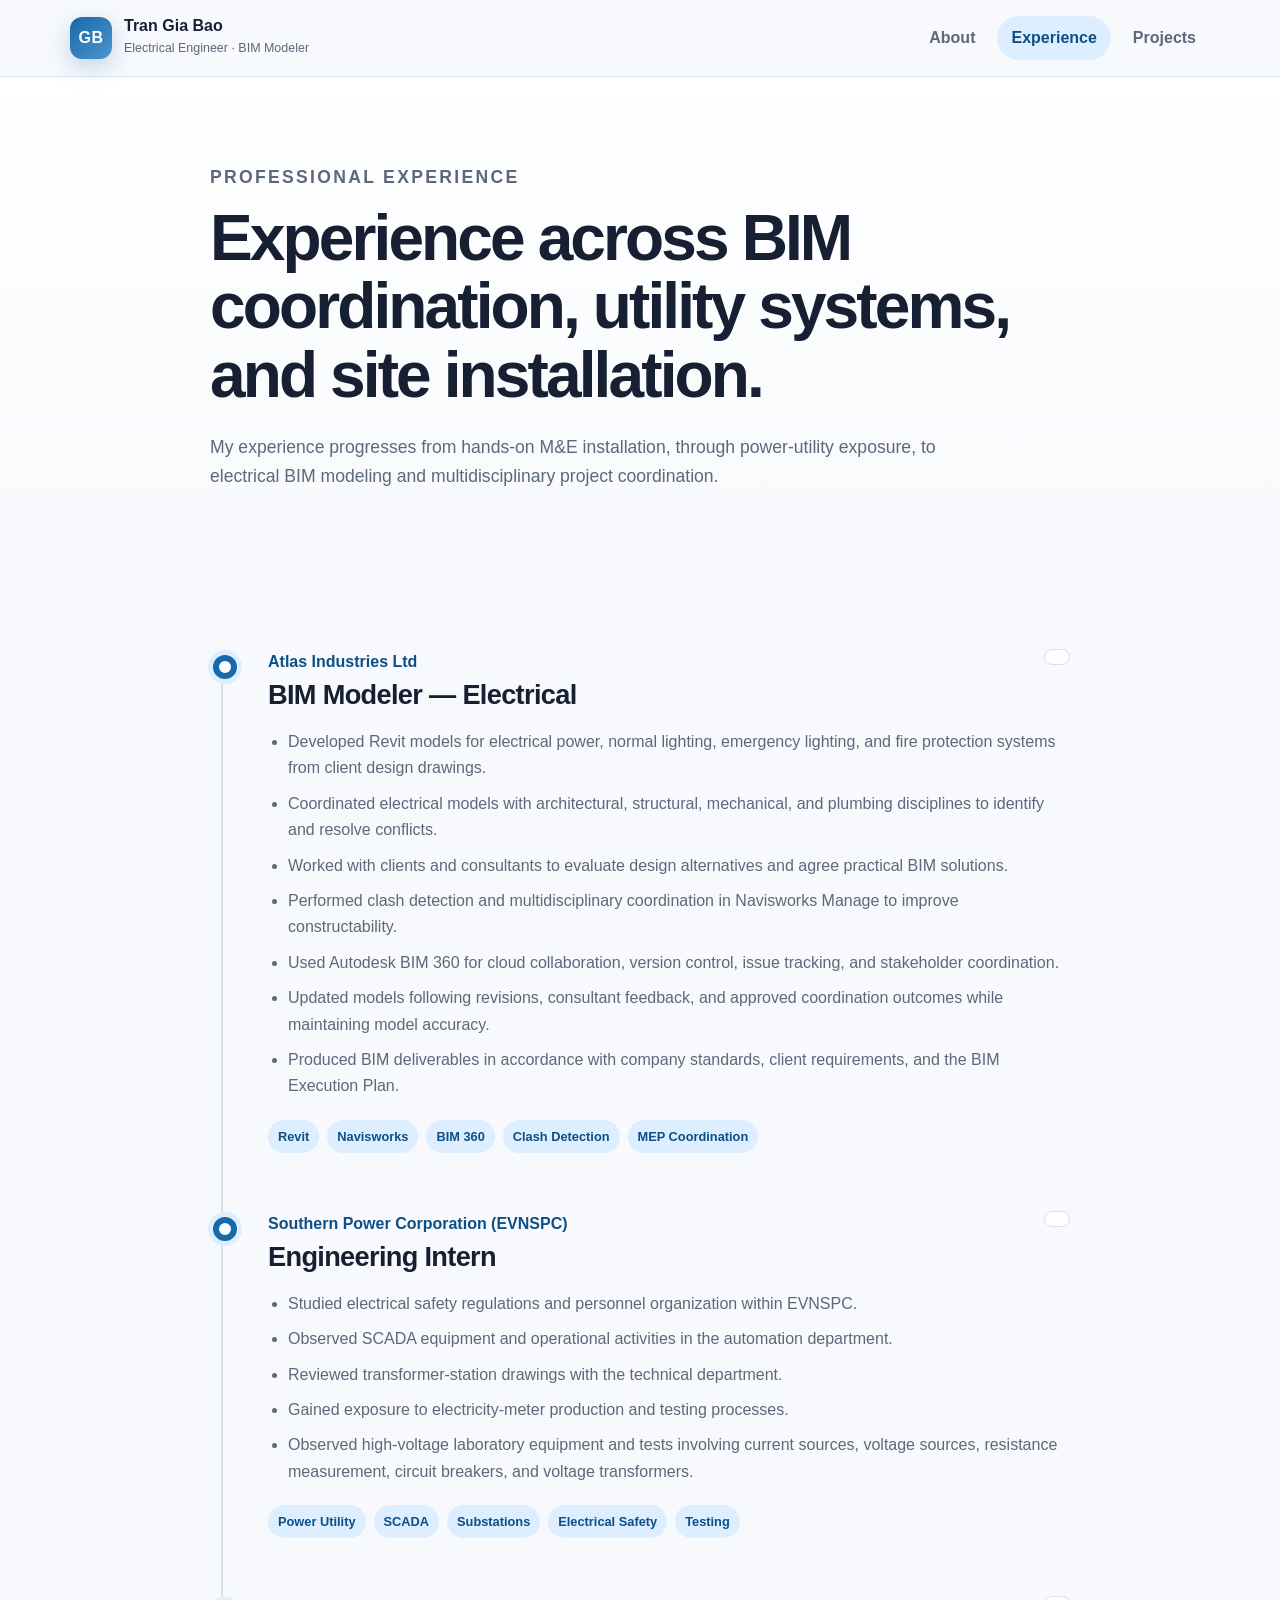
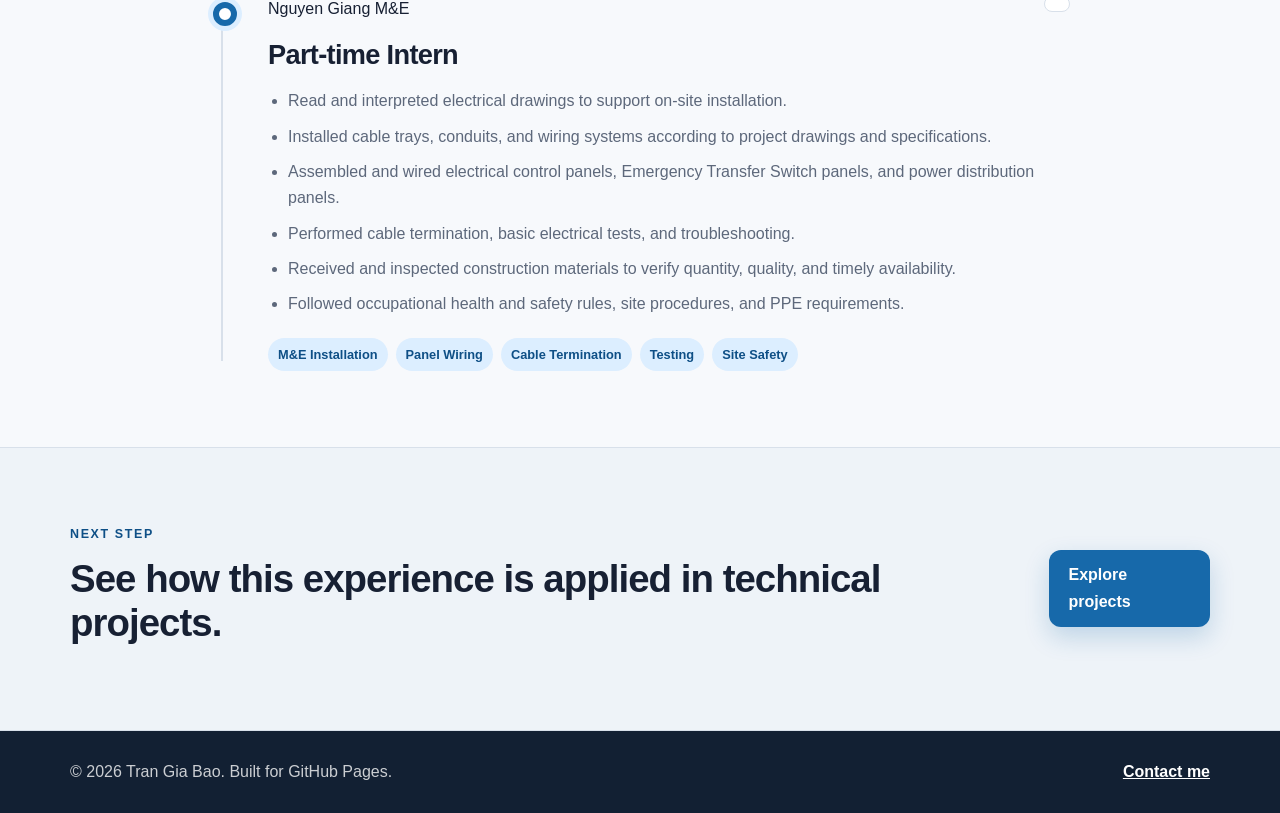
==== commit 843801d9: "Update experience.html" ====
--- a/experience.html
+++ b/experience.html
@@ -86,7 +86,8 @@
             <div class="timeline-marker" aria-hidden="true"></div>
             <div class="timeline-header">
               <div>
-                <p class="company">Nguyen Giang M&amp;E</p>
+                <p class="company{
+    font-size: 20px}">Nguyen Giang M&amp;E</p>
                 <h2>Part-time Intern</h2>
               </div>
               <time>  </time>
